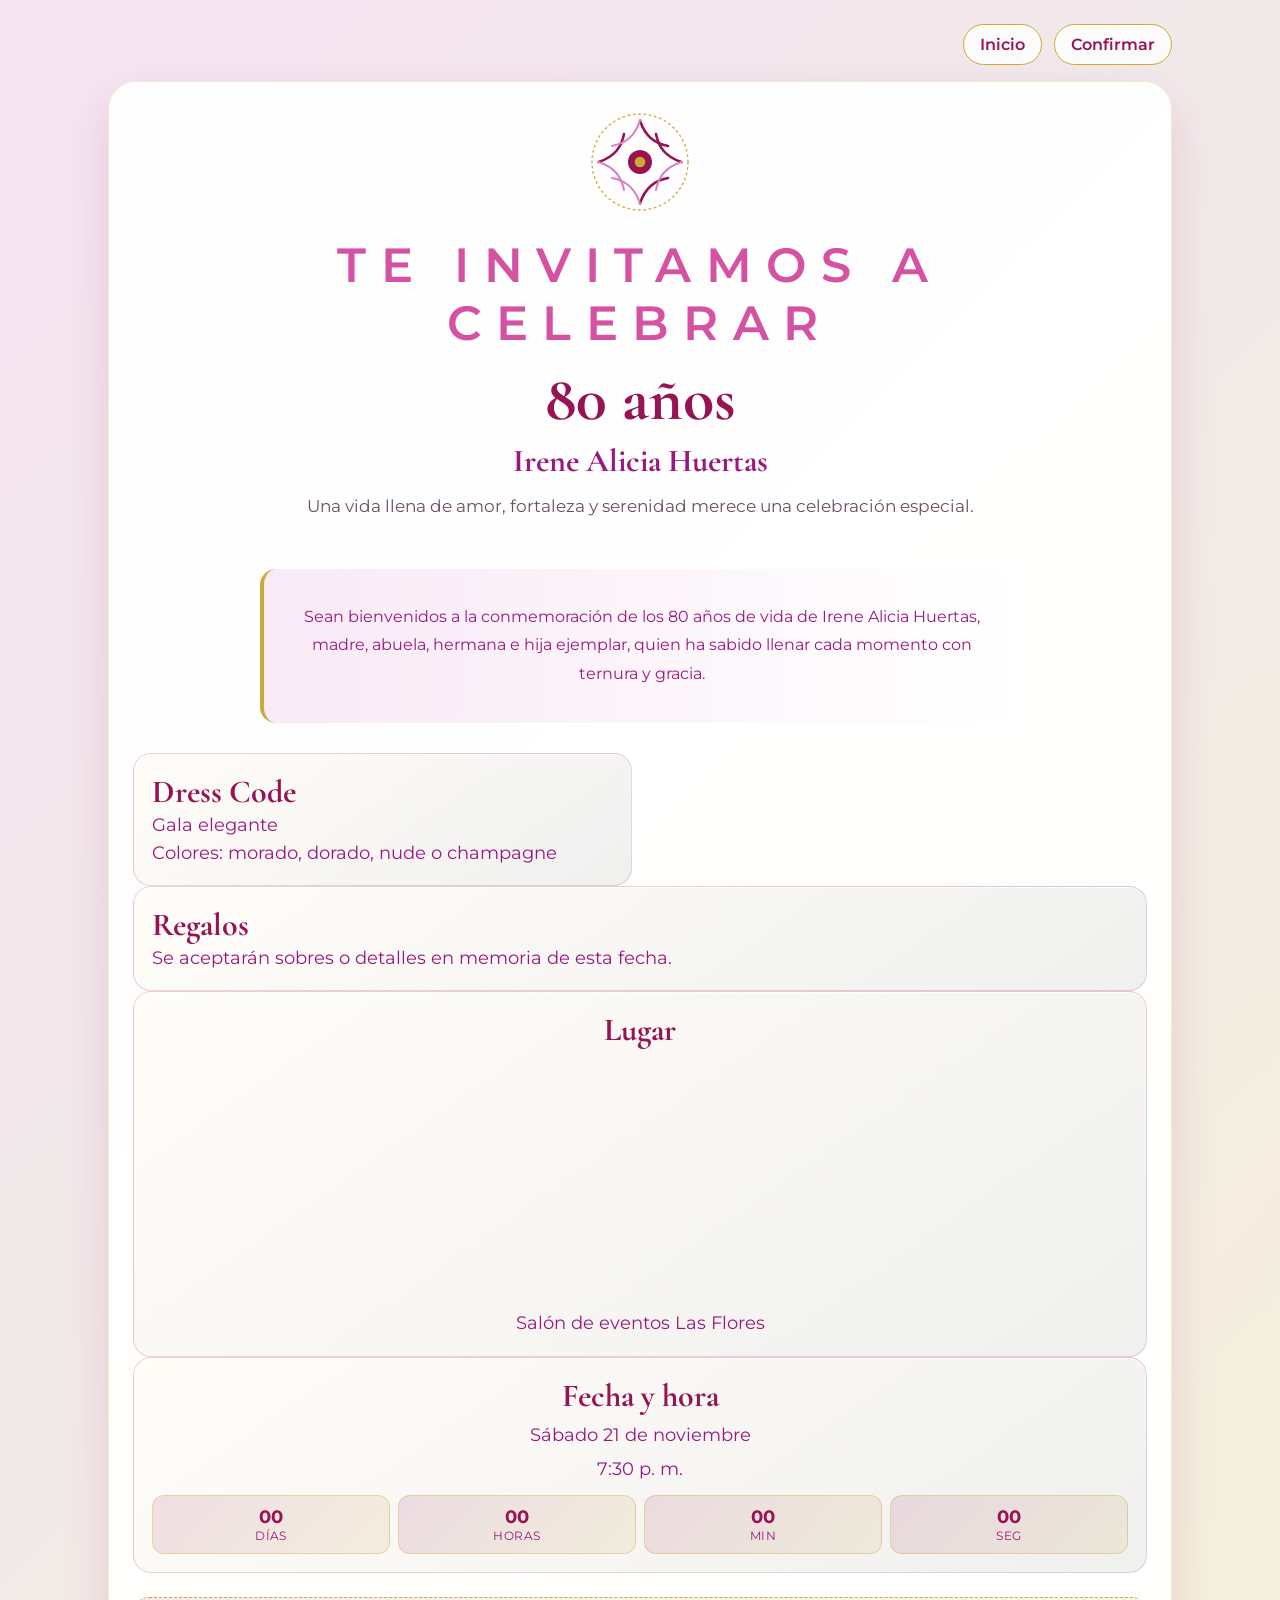
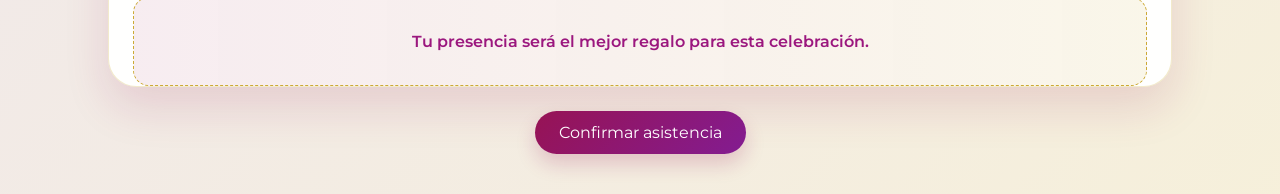
==== invitacion.html @ 7f290fc5 "iniciacion" ====
<!DOCTYPE html>
<html lang="es">
<head>
    <meta charset="UTF-8">
    <meta name="viewport" content="width=device-width, initial-scale=1.0">
    <link rel="preconnect" href="https://fonts.googleapis.com">
    <link rel="preconnect" href="https://fonts.gstatic.com" crossorigin>
    <link href="https://fonts.googleapis.com/css2?family=Cormorant+Garamond:wght@500;600;700&family=Montserrat:wght@400;500;600&display=swap" rel="stylesheet">
    <link rel="stylesheet" href="style.css">
    <title>Invitación de 80 años</title>
</head>
<body>
    <div class="page">
        <header class="topbar">
            <a href="index.html">Inicio</a>
            <a href="#confirmar">Confirmar</a>
        </header>

        <main class="card">
            <section class="hero">
                <img src="img/ornamento.svg" alt="Adorno floral" class="ornament">
                <p class="eyebrow">Te invitamos a celebrar</p>
                <h1>80 años</h1>
                <h2>Irene Alicia Huertas</h2>
                <p class="intro">Una vida llena de amor, fortaleza y serenidad merece una celebración especial.</p>
            </section>

            <section class="message">
                <p>Sean bienvenidos a la conmemoración de los 80 años de vida de Irene Alicia Huertas, madre, abuela, hermana e hija ejemplar, quien ha sabido llenar cada momento con ternura y gracia.</p>
            </section>

            <section class="details" id="detalle">
                <article class="detail">
                    <h3>Dress Code</h3>
                    <p>Gala elegante</p>
                    <p>Colores: morado, dorado, nude o champagne</p>
                </article>
            </section>
                <article class="detail">
                    <h3>Regalos</h3>
                    <p>Se aceptarán sobres o detalles en memoria de esta fecha.</p>
                </article>
                <article class="detail detail-map">
                    <h3>Lugar</h3>
                    <iframe src="https://www.google.com/maps/embed?pb=!1m18!1m12!1m3!1d3988.9072586886!2d-77.28365322562111!3d1.2244560987638682!2m3!1f0!2f0!3f0!3m2!1i1024!2i768!4f13.1!3m3!1m2!1s0x8e2ed5c00725c07d%3A0xd58680cc36caa18b!2sHotel%20V1501!5e0!3m2!1sen!2sco!4v1785362367055!5m2!1sen!2sco" allowfullscreen="" loading="lazy" referrerpolicy="strict-origin-when-cross-origin"></iframe>
                    <p id="salon">Salón de eventos Las Flores</p>
                </article>
                <article class="detail">
                    <div class="date-time" id="date-time">
                    <h3>Fecha y hora</h3>
                    <p>Sábado 21 de noviembre</p>
                    <p>7:30 p. m.</p>
                    </div>
                    <div class="countdown" id="countdown" data-date="2026-11-21T17:30:00">
                        <div class="countdown-box"><span id="days">00</span><small>Días</small></div>
                        <div class="countdown-box"><span id="hours">00</span><small>Horas</small></div>
                        <div class="countdown-box"><span id="minutes">00</span><small>Min</small></div>
                        <div class="countdown-box"><span id="seconds">00</span><small>Seg</small></div>
                    </div>
                </article>
                
            <section class="note">
                <p>Tu presencia será el mejor regalo para esta celebración.</p>
            </section>
        </main>

        <footer class="footer" id="confirmar">
            <a href="https://docs.google.com/forms/d/e/1FAIpQLSe-yNmUxxN8KIyeK5jk-K1m2k5gbnZJzVHjjDzW3_a4YZNvNw/viewform?usp=publish-editor" target="_blank">Confirmar asistencia</a>
        </footer>
    </div>

    <script src="script.js"></script>
</body>
</html>
---- style.css ----
:root {
    --primary: rgb(151, 19, 84);
    --secondary: rgb(131, 28, 145);
    --accent: rgb(213, 82, 163);
    --gold: rgb(204, 170, 53);
    --cream: rgb(241, 233, 233);
    --ink: rgb(155, 23, 126);
    --line: rgba(151, 19, 84, 0.18);
    --blue_main: rgb(21, 23, 61);
    --text_black: rgb(2, 2, 2);
}

* {
    box-sizing: border-box;
}

body {
    margin: 0;
    min-height: 100vh;
    font-family: 'Montserrat', sans-serif;
    color: var(--ink);
    background: linear-gradient(135deg, rgba(215, 130, 198, 0.22) 0%, var(--cream) 45%, rgba(204, 170, 53, 0.18) 100%);
}

.page {
    max-width: 1100px;
    margin: 0 auto;
    padding: 24px 18px 40px;
}

/* Envelope landing styles */
.envelope-wrap {
    display: flex;
    justify-content: center;
    padding: 60px 0;
}


.envelope {
    width: 90%;
    max-width: 100%;
    height: calc(90vh - 80px);
    max-height: 920px;
    background: transparent;
    position: relative;
    box-shadow: 0 30px 60px rgba(74,22,50,0.12);
    overflow: hidden;
    cursor: pointer;
    perspective: 1400px;
    border-radius: 12px;
}

.envelope .door {
    position: absolute;
    top: 0;
    bottom: 0;
    width: 50%;
    background: var(--blue_main);
    transition: transform 1200ms cubic-bezier(.2,.9,.3,1), box-shadow 900ms ease;
    backface-visibility: hidden;
    box-shadow: inset 0 -18px 40px rgba(0,0,0,0.12);
}

/* Make doors triangular to mimic envelope flaps and add subtle fold shading */
.envelope .door-left {
    left: 0;
    transform-origin: left center;
    clip-path: polygon(0% 0%, 200% 100%, 0% 100%);
    z-index: 4;
}
.envelope .door-left::before {
    content: '';
    position: absolute;
    right: 0;
    top: 0;
    bottom: 0;
    width: 10%;
    background: linear-gradient(90deg, rgba(0,0,0,0.14), rgba(0,0,0,0.02));
    pointer-events: none;
}
.envelope .door-right {
    right: 0;
    left: auto;
    transform-origin: right center;
    clip-path: polygon(100% 0%, -100% 100%, 100% 100%);
    z-index: 4;
}
.envelope .door-right::before {
    content: '';
    position: absolute;
    left: 0;
    top: 0;
    bottom: 0;
    width: 10%;
    background: linear-gradient(270deg, rgba(0,0,0,0.12), rgba(0,0,0,0.02));
    pointer-events: none;
}
.envelope .door-top{
    position: absolute;
    left: 0;
    width: 100%;
    height: 50%;
    background: var(--blue_main);
    transition: transform 1200ms cubic-bezier(.2,.9,.3,1), box-shadow 900ms ease;
    backface-visibility: hidden;
    box-shadow: inset 0 -12px 28px rgba(0,0,0,0.08);

}
.envelope .door-top {
    top: 0px;
    transform-origin: center top;
    /* triangular tip pointing down to 50% (center) so it meets left/right tips */
    clip-path: polygon(0 0, 100% 0, 50% 100%);
    z-index: 3;
}

.envelope .paper {
    position: absolute;
    left: 50%;
    top: 32%;
    transform: translate(-50%, 20%) scale(0.98);
    width: 90%;
    max-width: 680px;
    height: 90%;
    background: var(--primary);
    border-radius: 12px;
    box-shadow: 0 18px 40px rgba(0,0,0,0.12);
    display: flex;
    flex-direction: column;
    gap: 12px;
    align-items: center;
    justify-content: center;
    text-align: center;
    padding: 28px;
    opacity: 0;
    transition: opacity 900ms ease, transform 900ms ease;
    z-index: 2;
}

.envelope.open .door-left { transform: rotateY(-110deg); box-shadow: inset 0 -6px 18px rgba(0,0,0,0.06); }
.envelope.open .door-right { transform: rotateY(110deg); box-shadow: inset 0 -6px 18px rgba(0,0,0,0.06); }
.envelope.open .door-top { transform: rotateX(-88deg) translateY(-100%); box-shadow: inset 0 -6px 12px rgba(0,0,0,0.04); }
.envelope.open .paper { opacity: 1; transform: translate(-50%, -10%) scale(1); }

/* Seal that appears centered over the joined doors */
.seal {
    position: absolute;
    left: 50%;
    top: 50%;
    transform: translate(-50%, -50%);
    width: 150px;
    height: 150px;
    border-radius: 50%;
    background: transparent;
    display: block;
    object-fit: cover;
    z-index: 5;
    box-shadow: 0 6px 18px rgba(0,0,0,0.18), inset 0 -6px 12px rgba(0,0,0,0.06);
    border: 0px solid rgba(255,255,255,0.18);
    transition: transform 800ms ease, opacity 800ms ease;
}

.envelope.open .seal {
    /* move the seal upward and out, shrink and fade it when opening */
    transform: translate(-50%, -220%) scale(0.35) rotate(-20deg);
    opacity: 0;
    pointer-events: none;
}

.paper h2 {
    margin: 0;
    font-size: 4.5rem;
    font-family: 'Cormorant Garamond', serif;
    color: var(--blue_main);
}

.paper p#edad { 
    margin: 0;
    font-size: 3rem;
    line-height: 2;
    font-family: 'Cormorant Garamond', serif;
    color: var(--text_black); }

.paper p#nombre { 
margin: 0;
font-size: 2rem;
font-family: 'Cormorant Garamond', serif;
color: var(--text_black); }

/* Override button inside paper to be compact */
.paper .btn-primary { width: auto; min-width: 160px; padding: 10px 18px; border-radius: 8px; }


.topbar {
    display: flex;
    justify-content: flex-end;
    gap: 12px;
    margin-bottom: 16px;
}

.topbar a {
    text-decoration: none;
    padding: 10px 16px;
    border: 1px solid var(--gold);
    border-radius: 999px;
    color: var(--primary);
    font-weight: 600;
    background: rgba(255, 255, 255, 0.82);
}

.card {
    background: rgba(255, 255, 255, 0.96);
    border: 1px solid rgba(204, 170, 53, 0.25);
    border-radius: 28px;
    box-shadow: 0 20px 45px rgba(151, 19, 84, 0.14);
    overflow: hidden;
    padding: 0px 24px 0px;
}

.hero {
    text-align: center;
    padding: 20px 0 30px;
}

.ornament {
    width: 120px;
    margin-bottom: 10px;
}

.eyebrow {
    margin: 0;
    letter-spacing: 0.3em;
    text-transform: uppercase;
    color: var(--accent);
    font-size: 3rem;
    font-weight: 600;
}

h1 {
    margin: 8px 0 4px;
    font-family: 'Cormorant Garamond', serif;
    font-size: clamp(2.8rem, 5vw, 4.4rem);
    color: var(--primary);
}

h2 {
    margin: 0 0 12px;
    font-family: 'Cormorant Garamond', serif;
    font-size: clamp(1.4rem, 3vw, 2rem);
    color: var(--ink);
}

.intro {
    max-width: 720px;
    margin: 0 auto;
    font-size: 1.05rem;
    line-height: 1.7;
    color: #6b4f63;
}

.message {
    max-width: 760px;
    margin: 18px auto 30px;
    padding: 18px 22px;
    border-left: 4px solid var(--gold);
    border-radius: 16px;
    background: linear-gradient(90deg, rgba(215, 130, 198, 0.16), rgba(255, 255, 255, 0.9));
    line-height: 1.8;
    text-align: center;
}

.details {
    display: grid;
    grid-template-columns: repeat(2, minmax(220px, 1fr));
    gap: 16px;
}

.detail {
    padding: 18px;
    border: 1px solid var(--line);
    border-radius: 18px;
    background: linear-gradient(145deg, #fffdf8, rgba(0, 0, 0, 0.06));
    box-shadow: inset 0 1px 0 rgba(255, 255, 255, 0.7);
}

.detail #date-time{
    display: flex;
    flex-direction: column;
    gap: 6px;
}

.detail-map {
    display: flex;
    flex-direction: column;
    gap: 10px;
}

.detail-map iframe {
    width: 100%;
    min-height: 240px;
    border-radius: 12px;
    border: 0;
}

.detail h3 {
    margin:auto;
    font-family: 'Cormorant Garamond', serif;
    font-size: 2rem;
    color: var(--primary);
}

.detail p {
    margin: auto;
    line-height: 1.6;
    font-size: 1.1rem;
}

.countdown {
    display: grid;
    grid-template-columns: repeat(4, minmax(0, 1fr));
    gap: 8px;
    margin-top: 12px;
}

.countdown-box {
    background: linear-gradient(135deg, rgba(151, 19, 84, 0.12), rgba(204, 170, 53, 0.12));
    border: 1px solid rgba(204, 170, 53, 0.35);
    border-radius: 12px;
    padding: 10px 6px;
    text-align: center;
}

.countdown-box span {
    display: block;
    font-size: 1.1rem;
    font-weight: 700;
    color: var(--primary);
}

.countdown-box small {
    display: block;
    margin-top: 2px;
    font-size: 0.72rem;
    color: var(--ink);
    letter-spacing: 0.04em;
    text-transform: uppercase;
}

.note {
    margin-top: 24px;
    padding: 18px;
    text-align: center;
    border: 1px dashed var(--gold);
    border-radius: 16px;
    background: linear-gradient(90deg, rgba(151, 19, 84, 0.08), rgba(204, 170, 53, 0.1));
    font-weight: 600;
    color: var(--ink);
}

.footer {
    margin-top: 24px;
    text-align: center;
}

.footer a {
    display: inline-block;
    text-decoration: none;
    padding: 12px 24px;
    border-radius: 999px;
    color: white;
    background: linear-gradient(135deg, var(--primary), var(--secondary));
    box-shadow: 0 10px 20px rgba(151, 19, 84, 0.2);
}

.welcome-actions {
    display: flex;
    justify-content: center;
    flex-wrap: wrap;
    gap: 12px;
    margin: 24px auto 0;
    max-width: 760px;
    width: 100%;
}

.btn-primary{
    display: inline-flex;
    justify-content: center;
    align-items: center;
    width: 100%;
    min-height: 56px;
    text-decoration: none;
    padding: 0 24px;
    border-radius: 999px;
    font-weight: 600;
    transition: transform 0.2s ease, box-shadow 0.2s ease;
}

.btn-primary {
    color: white;
    background: linear-gradient(135deg, var(--primary), var(--accent));
    box-shadow: 0 10px 20px rgba(151, 19, 84, 0.16);
}

.btn-secondary {
    color: var(--primary);
    background: rgba(255, 255, 255, 0.9);
    border: 1px solid rgba(204, 170, 53, 0.35);
}

.btn-primary:hover,
.btn-secondary:hover {
    transform: translateY(-2px);
}

@media (max-width: 700px) {
    .topbar {
        justify-content: center;
    }

    .details {
        grid-template-columns: 1fr;
    }
}
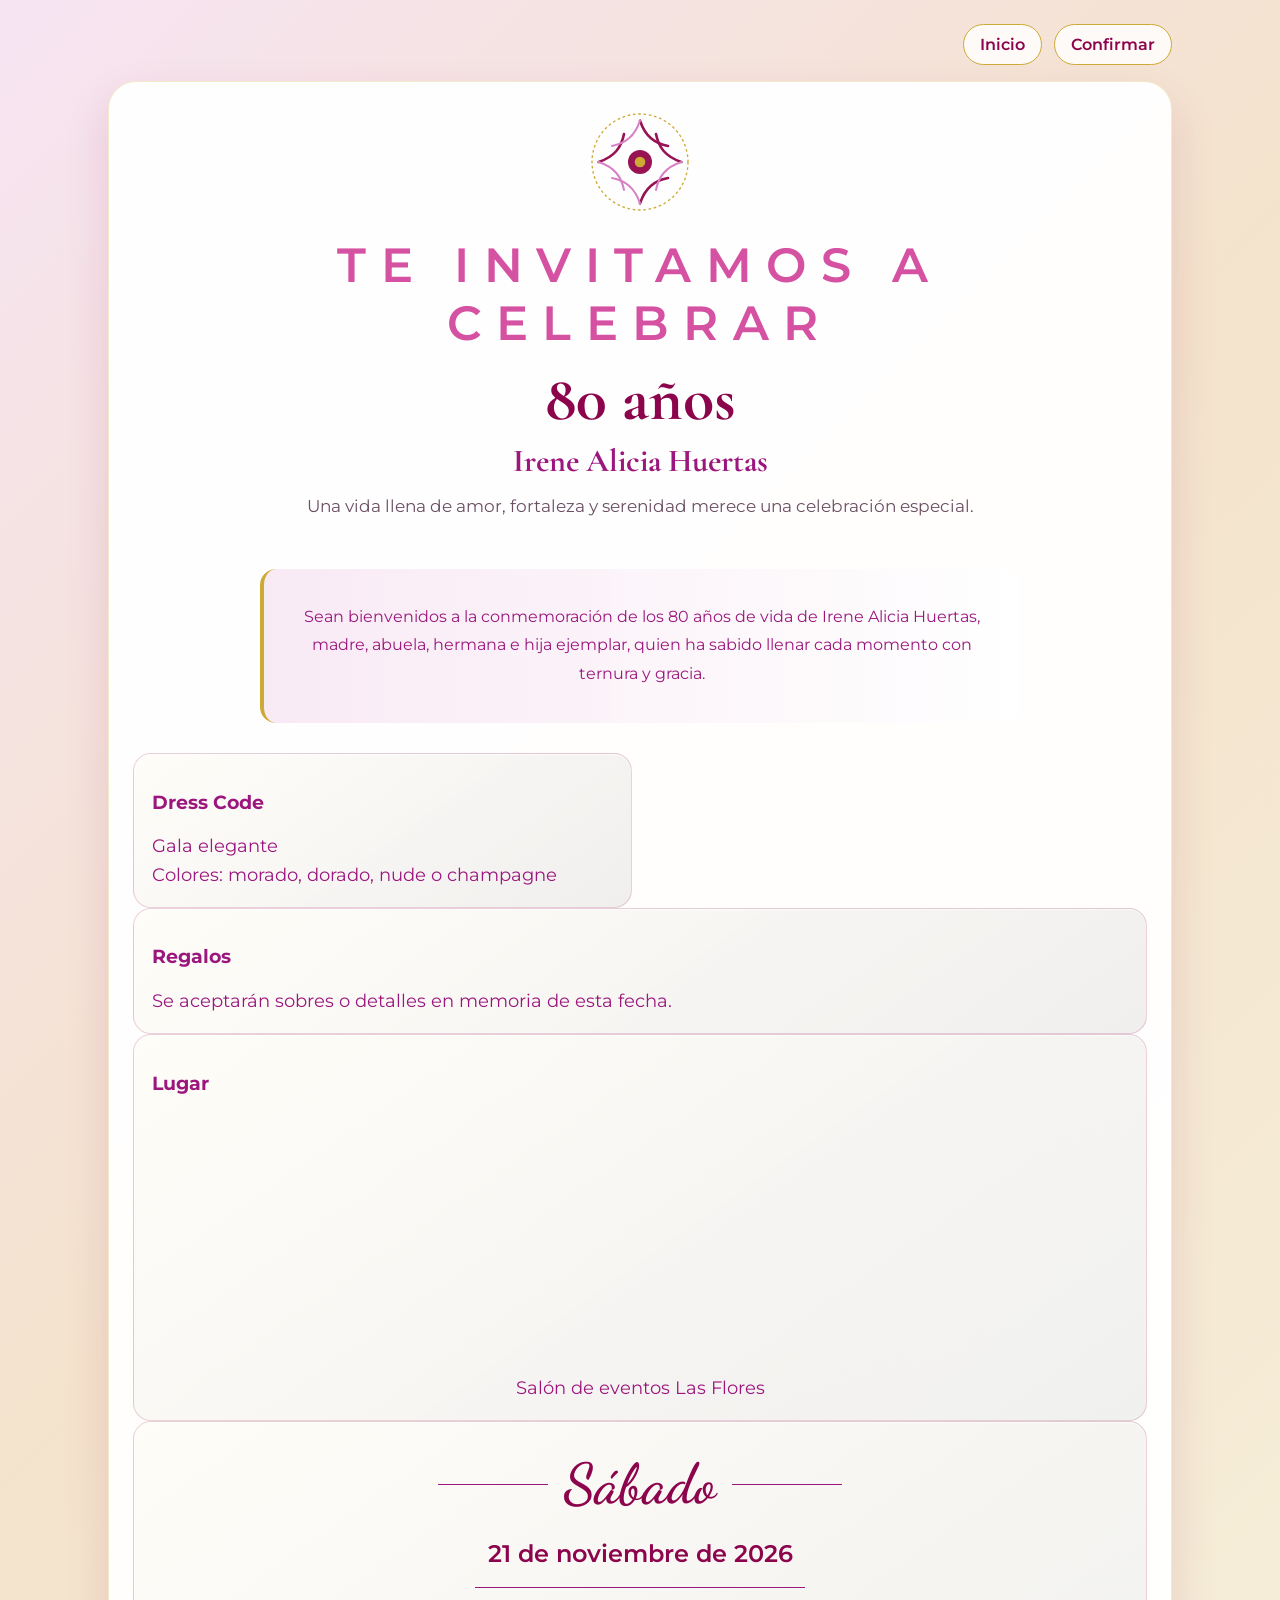
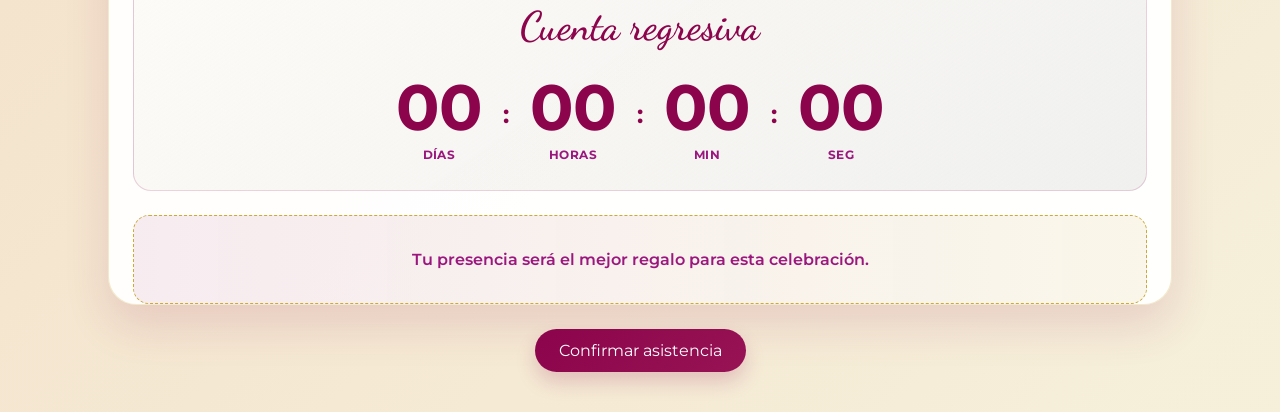
==== commit 2f2d2369: "cambios en el div fecha y hora aun falta el responsive de esos atributos nuevos" ====
--- a/invitacion.html
+++ b/invitacion.html
@@ -6,6 +6,7 @@
     <link rel="preconnect" href="https://fonts.googleapis.com">
     <link rel="preconnect" href="https://fonts.gstatic.com" crossorigin>
     <link href="https://fonts.googleapis.com/css2?family=Cormorant+Garamond:wght@500;600;700&family=Montserrat:wght@400;500;600&display=swap" rel="stylesheet">
+    <link href="https://fonts.googleapis.com/css2?family=Dancing+Script:wght@400..700&family=Goudy+Bookletter+1911&family=Playfair+Display:ital,wght@0,400..900;1,400..900&display=swap" rel="stylesheet">
     <link rel="stylesheet" href="style.css">
     <title>Invitación de 80 años</title>
 </head>
@@ -47,14 +48,17 @@
                 </article>
                 <article class="detail">
                     <div class="date-time" id="date-time">
-                    <h3>Fecha y hora</h3>
-                    <p>Sábado 21 de noviembre</p>
-                    <p>7:30 p. m.</p>
+                    <p id="fecha-cumple-dia">Sábado </p>
+                    <p id="fecha-cumple">21 de noviembre de 2026</p>
+                    <p id="cuenta_reg">Cuenta regresiva</p>
                     </div>
-                    <div class="countdown" id="countdown" data-date="2026-11-21T17:30:00">
+                    <div class="countdown" id="countdown" data-date="2026-11-21T19:30:00">
                         <div class="countdown-box"><span id="days">00</span><small>Días</small></div>
+                        <p>:</p>
                         <div class="countdown-box"><span id="hours">00</span><small>Horas</small></div>
+                        <p>:</p>
                         <div class="countdown-box"><span id="minutes">00</span><small>Min</small></div>
+                        <p>:</p>
                         <div class="countdown-box"><span id="seconds">00</span><small>Seg</small></div>
                     </div>
                 </article>
--- a/style.css
+++ b/style.css
@@ -1,13 +1,14 @@
 :root {
-    --primary: rgb(151, 19, 84);
-    --secondary: rgb(131, 28, 145);
+    --primary: rgb(140, 4, 76);
+    --secondary: rgb(151, 19, 84);
     --accent: rgb(213, 82, 163);
     --gold: rgb(204, 170, 53);
-    --cream: rgb(241, 233, 233);
+    --cream: rgb(244, 227, 204);
     --ink: rgb(155, 23, 126);
     --line: rgba(151, 19, 84, 0.18);
     --blue_main: rgb(21, 23, 61);
     --text_black: rgb(2, 2, 2);
+    --text_white: rgb(255, 255, 255);
 }
 
 * {
@@ -26,6 +27,19 @@
     max-width: 1100px;
     margin: 0 auto;
     padding: 24px 18px 40px;
+    position: relative;
+}
+
+.envelope .corner-flower {
+    position: absolute;
+    top: clamp(-55px, -6vw, -24px);
+    left: clamp(-80px, -6vw, -24px);
+    width: clamp(180px, 28.5vw, 410px);
+    max-width: none;
+    height: auto;
+    z-index: 5;
+    pointer-events: none;
+    transition: transform 1200ms cubic-bezier(.2,.9,.3,1), opacity 900ms ease, visibility 900ms ease;
 }
 
 /* Envelope landing styles */
@@ -44,7 +58,7 @@
     background: transparent;
     position: relative;
     box-shadow: 0 30px 60px rgba(74,22,50,0.12);
-    overflow: hidden;
+    overflow: visible;
     cursor: pointer;
     perspective: 1400px;
     border-radius: 12px;
@@ -56,7 +70,7 @@
     bottom: 0;
     width: 50%;
     background: var(--blue_main);
-    transition: transform 1200ms cubic-bezier(.2,.9,.3,1), box-shadow 900ms ease;
+    transition: transform 1200ms cubic-bezier(.2,.9,.3,1), opacity 700ms ease, visibility 700ms ease, box-shadow 900ms ease;
     backface-visibility: hidden;
     box-shadow: inset 0 -18px 40px rgba(0,0,0,0.12);
 }
@@ -117,7 +131,7 @@
 .envelope .paper {
     position: absolute;
     left: 50%;
-    top: 32%;
+    top: 10%;
     transform: translate(-50%, 20%) scale(0.98);
     width: 90%;
     max-width: 680px;
@@ -137,10 +151,77 @@
     z-index: 2;
 }
 
+.paper-border {
+    position: absolute;
+    inset: -10px;
+    width: calc(100% + 20px);
+    height: calc(100% + 20px);
+    color: var(--cream);
+    fill: none;
+    stroke: var(--cream);
+    stroke-width: 3;
+    stroke-linecap: butt;
+    stroke-linejoin: round;
+    opacity: 0.95;
+    pointer-events: none;
+    z-index: 0;
+}
+
+.paper-border .paper-line {
+    stroke-width: 3;
+}
+
+.paper-border .paper-star {
+    stroke-width: 3;
+    stroke-linejoin: round;
+}
+
+.paper-title-decoration,
+.paper-age-decoration {
+    position: absolute;
+    left: 50%;
+    transform: translateX(-50%);
+    fill: none;
+    stroke: var(--cream);
+    stroke-linecap: round;
+    stroke-linejoin: round;
+    pointer-events: none;
+    z-index: 1;
+}
+
+.paper-title-decoration {
+    top: 7%;
+    width: 50%;
+    height: 28px;
+    stroke-width: 3;
+}
+
+.paper-age-decoration {
+    top: 42%;
+    width: 30%;
+    height: 20px;
+    stroke-width: 2;
+}
+
 .envelope.open .door-left { transform: rotateY(-110deg); box-shadow: inset 0 -6px 18px rgba(0,0,0,0.06); }
 .envelope.open .door-right { transform: rotateY(110deg); box-shadow: inset 0 -6px 18px rgba(0,0,0,0.06); }
-.envelope.open .door-top { transform: rotateX(-88deg) translateY(-100%); box-shadow: inset 0 -6px 12px rgba(0,0,0,0.04); }
-.envelope.open .paper { opacity: 1; transform: translate(-50%, -10%) scale(1); }
+.envelope.open .door-left,
+.envelope.open .door-right,
+.envelope.open .door-top {
+    opacity: 0;
+    visibility: hidden;
+    pointer-events: none;
+}
+.envelope.open .door-top {
+    transform: rotateX(-100deg) translateY(-115%);
+    box-shadow: inset 0 -6px 12px rgba(0,0,0,0.04);
+}
+.envelope.open .corner-flower {
+    transform: translate(-35%, -35%) scale(0.5) rotate(-18deg);
+    opacity: 0;
+    visibility: hidden;
+}
+.envelope.open .paper { opacity: 1; transform: translate(-50%, -5%) scale(1); }
 
 /* Seal that appears centered over the joined doors */
 .seal {
@@ -164,32 +245,82 @@
     /* move the seal upward and out, shrink and fade it when opening */
     transform: translate(-50%, -220%) scale(0.35) rotate(-20deg);
     opacity: 0;
+    visibility: hidden;
     pointer-events: none;
 }
 
 .paper h2 {
     margin: 0;
     font-size: 4.5rem;
-    font-family: 'Cormorant Garamond', serif;
-    color: var(--blue_main);
+    font-family: 'Playfair Display', serif;
+    font-weight: 200;
+    color: var(--cream);
 }
 
 .paper p#edad { 
     margin: 0;
-    font-size: 3rem;
-    line-height: 2;
-    font-family: 'Cormorant Garamond', serif;
-    color: var(--text_black); }
+    font-size: 40px;
+    font-family: 'Dancing Script', cursive;
+    font-weight: 700;
+    color: var(--gold); }
 
 .paper p#nombre { 
 margin: 0;
-font-size: 2rem;
+font-size: 3rem;
 font-family: 'Cormorant Garamond', serif;
-color: var(--text_black); }
+color: var(--cream); }
+
+#welcome_text {
+    margin: 0;
+    max-width: 82%;
+    font-family: 'Cormorant Garamond', serif;
+    font-size: 1rem;
+    line-height: 1.15;
+    color: var(--cream);
+    text-align: center;
+}
 
 /* Override button inside paper to be compact */
-.paper .btn-primary { width: auto; min-width: 160px; padding: 10px 18px; border-radius: 8px; }
-
+.paper .btn-primary { 
+    display: inline-flex;
+    justify-content: center;
+    align-items: center;
+
+    width: auto;
+    min-width: 160px;
+    padding: 0px 70px;
+
+    border:2px solid var(--cream);
+    border-radius: 8px;
+
+    font-size: 25px;
+    font-family: "Goudy Bookletter 1911", serif;
+    font-weight: 400;
+
+    line-height: 0.1;
+
+    color: white;
+    text-decoration: none;
+
+    background: var(--secondary);
+
+    /* background: linear-gradient(
+        180deg,
+        var(--primary),
+        var(--accent)
+    ); */
+
+    box-shadow: 0 10px 20px rgba(151, 19, 84, 0.16);
+
+    transition:
+        transform 0.2s ease,
+        box-shadow 0.2s ease;
+}
+
+.paper .btn-primary p {
+    font-family: 'Dancing Script', cursive;
+    font-size: 40px;
+}
 
 .topbar {
     display: flex;
@@ -215,6 +346,10 @@
     box-shadow: 0 20px 45px rgba(151, 19, 84, 0.14);
     overflow: hidden;
     padding: 0px 24px 0px;
+}
+
+.welcome-card {
+    overflow: visible;
 }
 
 .hero {
@@ -302,37 +437,80 @@
     border: 0;
 }
 
-.detail h3 {
-    margin:auto;
-    font-family: 'Cormorant Garamond', serif;
-    font-size: 2rem;
-    color: var(--primary);
-}
-
 .detail p {
     margin: auto;
     line-height: 1.6;
     font-size: 1.1rem;
 }
 
+.detail #fecha-cumple-dia {
+    display: flex;
+    align-items: center;
+    justify-content: center;
+    gap: 16px;
+    font-family: 'Dancing Script', cursive;
+    font-size: 3.5rem;
+    font-weight: 600;
+    color: var(--primary);
+}
+
+.detail #fecha-cumple-dia::before,
+.detail #fecha-cumple-dia::after {
+    content: '';
+    width: clamp(36px, 12vw, 110px);
+    height: 1px;
+    background: var(--ink);
+    flex: 0 1 110px;
+}
+
+.detail #fecha-cumple {
+    position: relative;
+    display: inline-block;
+    padding-bottom: 14px;
+    font-size: 1.5rem;
+    font-weight: 600;
+    color: var(--primary);
+}
+
+.detail #fecha-cumple::after {
+    content: '';
+    position: absolute;
+    left: -4%;
+    right: -4%;
+    bottom: 0;
+    height: 1px;
+    background: var(--ink);
+}
+
+.detail .date-time #cuenta_reg {
+    font-family: 'Dancing Script', cursive;
+    font-size: 2.5rem;
+    font-weight: 600;
+    color: var(--primary);
+}
+
 .countdown {
     display: grid;
-    grid-template-columns: repeat(4, minmax(0, 1fr));
-    gap: 8px;
-    margin-top: 12px;
+    grid-template-columns: repeat(7, max-content);
+    gap: 15px;
+    align-items: center;
+    justify-content: center;
+}
+
+.countdown p {
+    font-size: 1.5rem;
+    font-weight: 700;
+    color: var(--primary);
 }
 
 .countdown-box {
-    background: linear-gradient(135deg, rgba(151, 19, 84, 0.12), rgba(204, 170, 53, 0.12));
-    border: 1px solid rgba(204, 170, 53, 0.35);
-    border-radius: 12px;
     padding: 10px 6px;
     text-align: center;
 }
 
 .countdown-box span {
     display: block;
-    font-size: 1.1rem;
+    font-size: 4rem;
     font-weight: 700;
     color: var(--primary);
 }
@@ -344,6 +522,7 @@
     color: var(--ink);
     letter-spacing: 0.04em;
     text-transform: uppercase;
+    font-weight: 700;
 }
 
 .note {
@@ -382,25 +561,6 @@
     width: 100%;
 }
 
-.btn-primary{
-    display: inline-flex;
-    justify-content: center;
-    align-items: center;
-    width: 100%;
-    min-height: 56px;
-    text-decoration: none;
-    padding: 0 24px;
-    border-radius: 999px;
-    font-weight: 600;
-    transition: transform 0.2s ease, box-shadow 0.2s ease;
-}
-
-.btn-primary {
-    color: white;
-    background: linear-gradient(135deg, var(--primary), var(--accent));
-    box-shadow: 0 10px 20px rgba(151, 19, 84, 0.16);
-}
-
 .btn-secondary {
     color: var(--primary);
     background: rgba(255, 255, 255, 0.9);
@@ -412,6 +572,421 @@
     transform: translateY(-2px);
 }
 
+.instructions{
+    width: 100%;
+    z-index: 4;
+    position: absolute;
+    top: 65%;
+    left: 50%;
+    transform: translate(-50%, -50%);
+    font-size: 2rem;
+    font-family: "Dancing Script", cursive;
+    line-height: 1.15;
+    color: var(--text_white);
+    text-align: center;
+    text-shadow: 0 2px 0 var(--text_black), 0 4px 9px rgba(21, 23, 61, 0.32);
+    transition: opacity 700ms ease, transform 700ms ease, visibility 700ms ease;
+}
+
+.instructions::before,
+.instructions::after {
+    content: '';
+    position: absolute;
+    top: 50%;
+    width: 18%;
+    height: 1px;
+    background: linear-gradient(90deg, transparent, var(--gold));
+    opacity: 0.85;
+}
+
+.instructions::before {
+    right: 100%;
+    transform: translateY(-50%);
+}
+
+.instructions::after {
+    left: 100%;
+    transform: translateY(-50%) rotate(180deg);
+}
+
+.envelope.open .instructions {
+    opacity: 0;
+    visibility: hidden;
+    pointer-events: none;
+    transform: translate(-50%, -70%) scale(0.85);
+}
+
+/* Dispositivo: teléfono / móvil vertical (ej. 440 x 956 px) */
+@media (max-width: 440px) and (min-height: 860px) and (max-height: 1100px) {
+    .page {
+        padding: 16px 12px 28px;
+    }
+
+    .envelope-wrap {
+        padding: 24px 0;
+    }
+
+    .envelope {
+        width: 100%;
+        height: 88vh;
+        min-height: 480px;
+        max-height: 850px;
+    }
+
+    .envelope .paper {
+        width: 90%;
+        height: 90%;
+        top: 20%;
+        padding: 22px 18px;
+        gap: 7%;
+    }
+
+    .paper-border {
+        inset: -4px;
+        width: calc(100% + 8px);
+        height: calc(100% + 14px);
+        stroke-width: 2.5;
+        flex-shrink: 0;
+    }
+
+    .paper-title-decoration {
+        top: 10%;
+        width: 72%;
+    }
+
+    .paper-age-decoration {
+        top: 36%;
+        width: 40%;
+    }
+
+    .seal {
+        width: 110px;
+        height: 110px;
+        top: 52%;
+    }
+
+    .paper h2 {
+        font-size: 3.3rem;
+    }
+
+    .paper p#edad {
+        font-size: 3rem;
+    }
+
+    .paper p#nombre {
+        font-size: 3rem;
+    }
+
+    #welcome_text {
+        max-width: 88%;
+        font-size: 1.25rem;
+        line-height: 1.1;
+    }
+
+    .paper .btn-primary {
+        min-height: 48px;
+        font-size: .95rem;
+    }
+
+    .card {
+        padding: 12px 14px;
+    }
+
+    .hero {
+        padding: 12px 0 20px;
+    }
+
+    .eyebrow {
+        letter-spacing: .18em;
+        font-size: 1.3rem;
+    }
+
+    h1 {
+        font-size: 2.6rem;
+    }
+
+    .intro {
+        font-size: .95rem;
+    }
+
+    .details {
+        grid-template-columns: 1fr;
+        gap: 12px;
+    }
+
+    .detail h3 {
+        font-size: 1.6rem;
+    }
+
+    .countdown {
+        gap: 6px;
+    }
+
+    .countdown-box {
+        padding: 8px 4px;
+    }
+
+    .countdown-box span {
+        font-size: 1rem;
+    }
+
+    .countdown-box small {
+        font-size: .62rem;
+    }
+
+    .footer {
+        margin-top: 18px;
+    }
+
+    .footer a {
+        width: 100%;
+    }
+
+    .envelope.open .paper {
+    transform: translate(-50%, -15%) scale(1);
+    }
+    .instructions{
+        top: 58%;
+        font-size: 2rem;
+    }
+
+    .envelope .corner-flower {
+    top: clamp(-70px, -3vw, -15px);
+    left: clamp(-70px, -7vw, -24px);
+    width: clamp(250px, 27.5vw, 410px);
+    }
+
+    .envelope.open .door-top {
+        transform: rotateX(-100deg) translateY(-115%);
+        opacity: 0;
+        visibility: hidden;
+    }
+}
+
+/* Dispositivo: tablet vertical (ej. 1024 x 1366 px) */
+@media (min-width: 768px) and (max-width: 1024px) and (min-height: 1200px) and (max-height: 1400px) {
+    .page {
+        padding: 28px 20px 36px;
+    }
+
+    .envelope-wrap {
+        padding: 38px 0;
+    }
+
+    .envelope {
+        width: 94%;
+        height: 95vh;
+        min-height: 640px;
+        max-height: 1200px;
+    }
+
+    .paper {
+        width: 82%;
+        height: 72%;
+        top: 42%;
+        padding: 26px;
+    }
+
+    .paper-border {
+        inset: -8px;
+        width: calc(100% + 16px);
+        height: calc(100% + 16px);
+        stroke-width: 3;
+    }
+
+    .paper-title-decoration {
+        top: 14%;
+        width: 64%;
+    }
+
+    .paper-age-decoration {
+        top: 48%;
+        width: 42%;
+    }
+
+    .seal {
+        width: 132px;
+        height: 132px;
+    }
+
+    .paper h2 {
+        font-size: 3.3rem;
+    }
+
+    .paper p#edad {
+        font-size: 2.5rem;
+    }
+
+    .paper p#nombre {
+        font-size: 2rem;
+    }
+
+    #welcome_text {
+        max-width: 82%;
+        font-size: 1.25rem;
+    }
+
+    .card {
+        padding: 18px 18px 22px;
+    }
+
+    .topbar {
+        margin-bottom: 18px;
+    }
+
+    .detail-map iframe {
+        min-height: 260px;
+    }
+    
+    .envelope.open .paper {
+        transform: translate(-50%, -25%) scale(1);
+    }
+
+    .instructions{
+    top: 55%;
+    transform: translate(-50%, -50%) scale(1);
+    font-size: 4rem;
+    }
+    .envelope .corner-flower {
+    top: clamp(-70px, -4vw, -24px);
+    width: clamp(180px, 40vw, 410px);
+    }
+
+    .envelope.open .door-top {
+        transform: rotateX(-100deg) translateY(-115%);
+        opacity: 0;
+        visibility: hidden;
+    }
+}
+
+/* Dispositivo: pequeño / compacto (ej. 375 x 667 px) */
+@media (max-width: 375px) and (max-height: 667px) {
+    .page {
+        padding: 12px 10px 18px;
+    }
+
+    .envelope-wrap {
+        padding: 16px 0 10px;
+    }
+
+    .envelope {
+        height: 90vh;
+        min-height: 360px;
+    }
+
+    .paper {
+        top: 38%;
+        width: 88%;
+        height: 74%;
+        padding: 18px 14px;
+    }
+
+    .paper-border {
+        inset: -6px;
+        width: calc(100% + 12px);
+        height: calc(100% + 12px);
+        stroke-width: 2.2;
+    }
+
+    .paper-title-decoration {
+        top: 10%;
+        width: 74%;
+    }
+
+    .paper-age-decoration {
+        top: 47%;
+        width: 52%;
+    }
+
+    .seal {
+        width: 96px;
+        height: 96px;
+    }
+
+    .paper h2 {
+        font-size: 2rem;
+    }
+
+    .paper p#edad {
+        font-size: 1.5rem;
+    }
+
+    .paper p#nombre {
+        font-size: 1.2rem;
+    }
+
+    #welcome_text {
+        max-width: 90%;
+        font-size: .95rem;
+        line-height: 1.05;
+    }
+
+    .btn-primary {
+        min-height: 44px;
+        font-size: .9rem;
+    }
+
+    .eyebrow {
+        font-size: 1.1rem;
+    }
+
+    h1 {
+        font-size: 2.2rem;
+    }
+
+    h2 {
+        font-size: 1.5rem;
+    }
+
+    .intro {
+        font-size: .88rem;
+    }
+
+    .detail {
+        padding: 14px 12px;
+    }
+
+    .details {
+        gap: 10px;
+    }
+
+    .countdown {
+        gap: 5px;
+    }
+
+    .countdown-box span {
+        font-size: .9rem;
+    }
+
+    .countdown-box small {
+        font-size: .55rem;
+    }
+
+    .footer a {
+        padding: 10px 18px;
+    }
+
+    .envelope.open .paper {
+    transform: translate(-50%, -5%) scale(1);
+    }
+
+    .instructions{
+    top: 60%;
+    font-size: 1.5rem;
+    }
+    .envelope .corner-flower {
+    left: clamp(-70px, -6vw, -40px);
+    width: clamp(188px, 27.5vw, 410px);
+    }
+
+    .envelope.open .door-top {
+        transform: rotateX(-100deg) translateY(-115%);
+        opacity: 0;
+        visibility: hidden;
+    }
+
+}
+
 @media (max-width: 700px) {
     .topbar {
         justify-content: center;
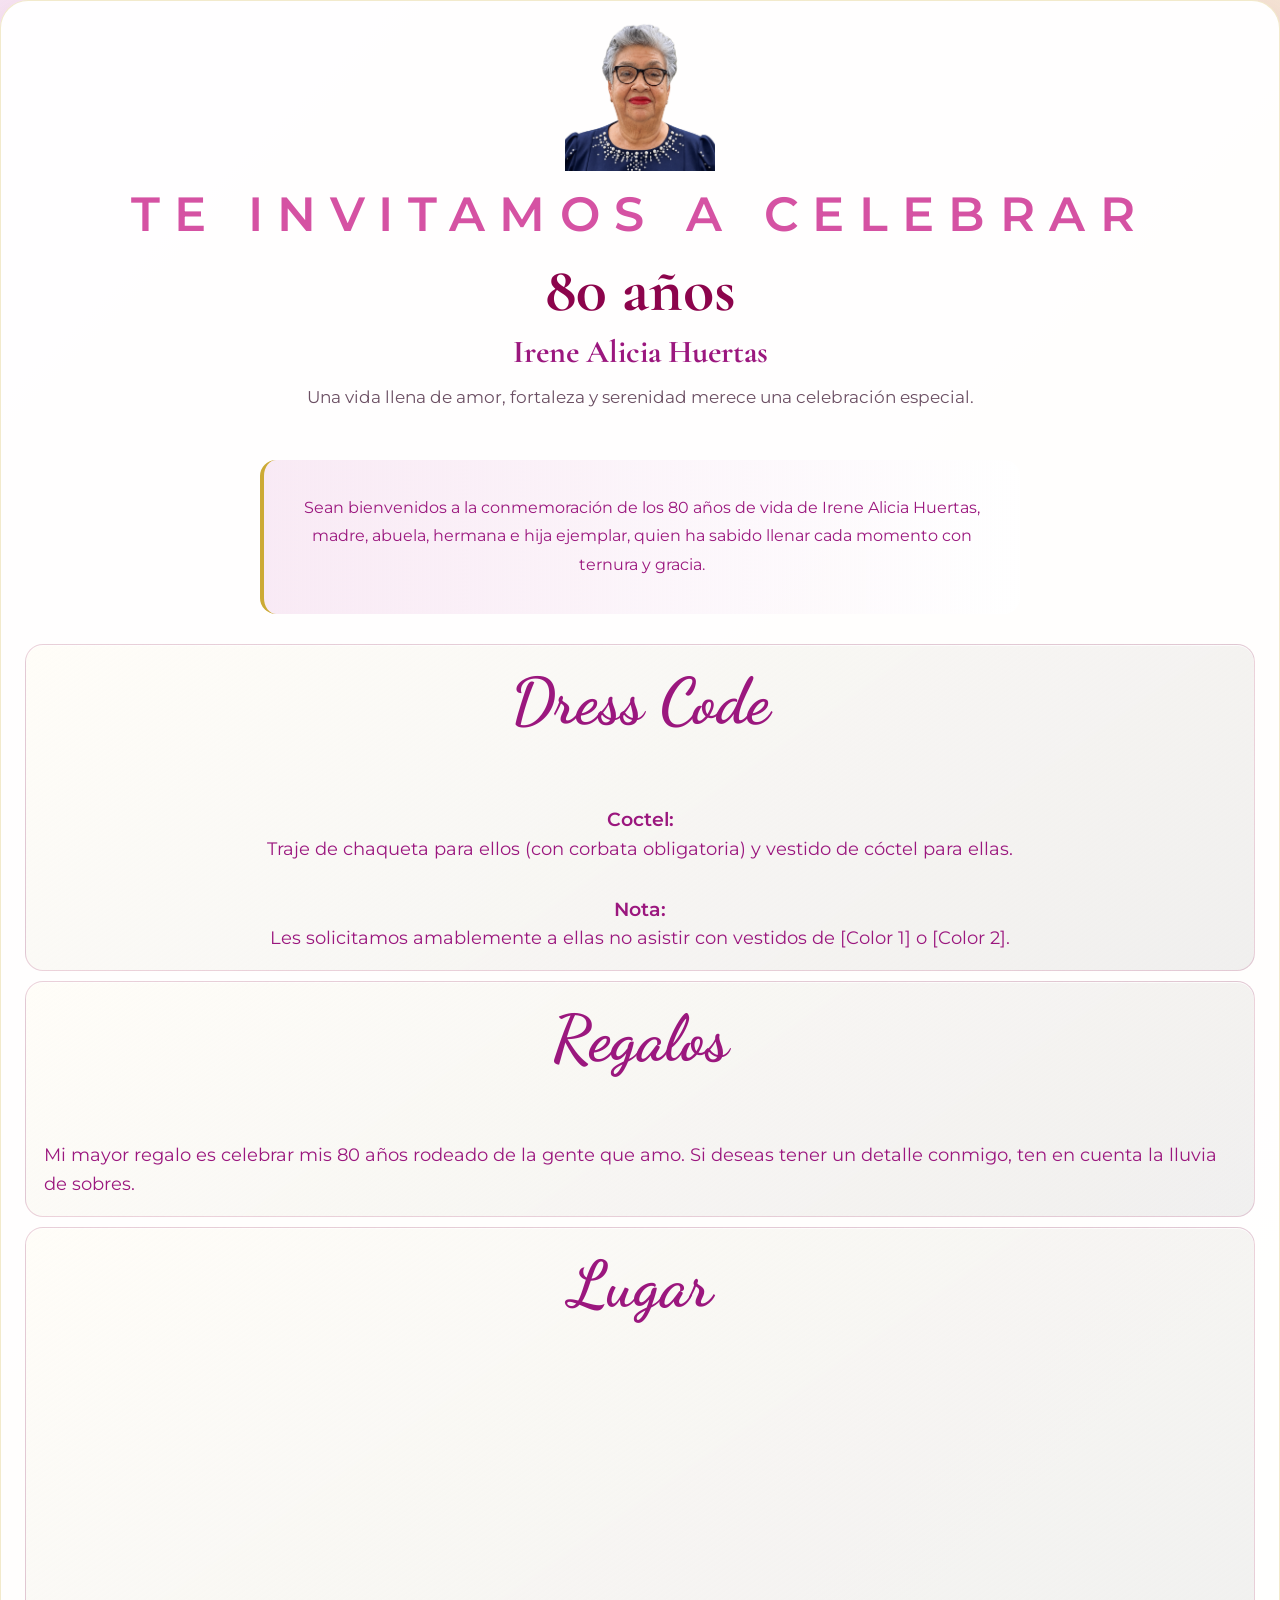
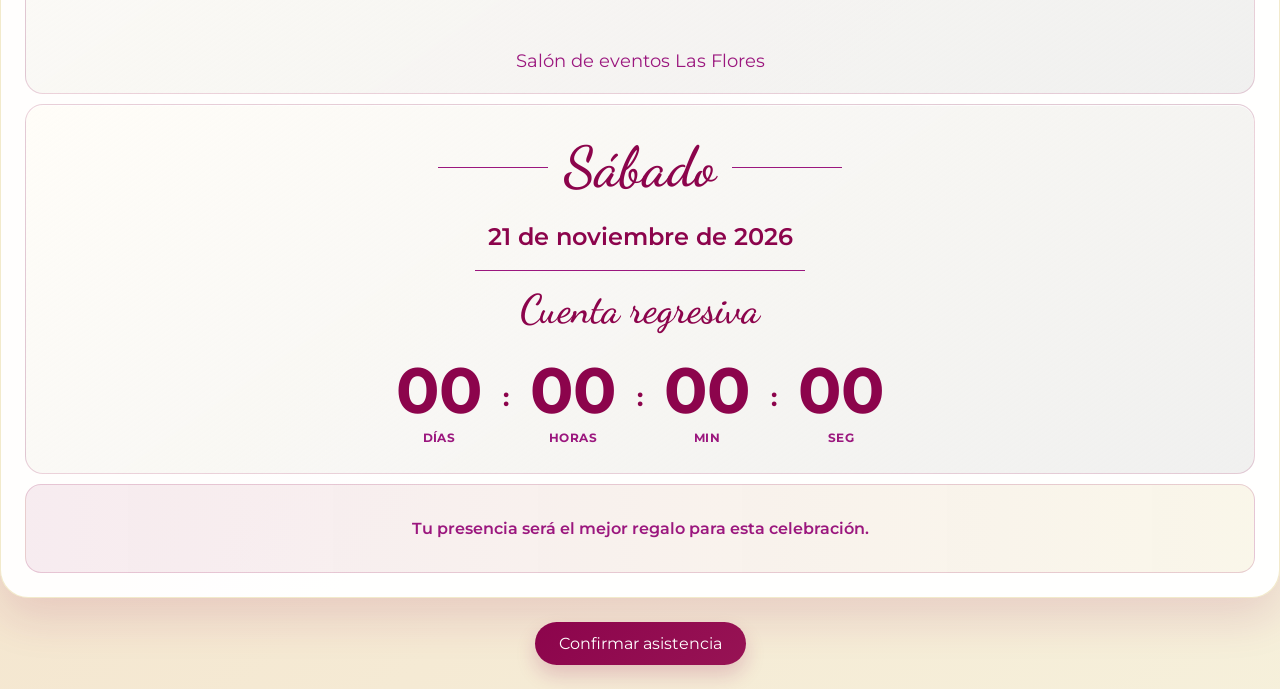
==== commit 6c9c66f2: "arreglos en invitacion arreglo de tamaños y algunos responsive ademas de ciertos margenes y tamaños " ====
--- a/invitacion.html
+++ b/invitacion.html
@@ -11,15 +11,10 @@
     <title>Invitación de 80 años</title>
 </head>
 <body>
-    <div class="page">
-        <header class="topbar">
-            <a href="index.html">Inicio</a>
-            <a href="#confirmar">Confirmar</a>
-        </header>
 
         <main class="card">
             <section class="hero">
-                <img src="img/ornamento.svg" alt="Adorno floral" class="ornament">
+                <img src="img/photo_main.png" alt="Fotografía de Irene Alicia Huertas" class="ornament">
                 <p class="eyebrow">Te invitamos a celebrar</p>
                 <h1>80 años</h1>
                 <h2>Irene Alicia Huertas</h2>
@@ -30,22 +25,26 @@
                 <p>Sean bienvenidos a la conmemoración de los 80 años de vida de Irene Alicia Huertas, madre, abuela, hermana e hija ejemplar, quien ha sabido llenar cada momento con ternura y gracia.</p>
             </section>
 
-            <section class="details" id="detalle">
                 <article class="detail">
                     <h3>Dress Code</h3>
-                    <p>Gala elegante</p>
-                    <p>Colores: morado, dorado, nude o champagne</p>
+                    <p class="detail-textitle-message">Coctel: </p>
+                    <p>Traje de chaqueta para ellos (con corbata obligatoria) y vestido de cóctel para ellas.</p>
+                    <p class="detail-textitle-message"><br>Nota: </p>
+                    <p>Les solicitamos amablemente a ellas no asistir con vestidos de [Color 1] o [Color 2].</p>
                 </article>
-            </section>
+            
                 <article class="detail">
                     <h3>Regalos</h3>
-                    <p>Se aceptarán sobres o detalles en memoria de esta fecha.</p>
+                    <p>
+                        Mi mayor regalo es celebrar mis 80 años rodeado de la gente que amo. 
+                        Si deseas tener un detalle conmigo, ten en cuenta la lluvia de sobres.</p>
                 </article>
                 <article class="detail detail-map">
                     <h3>Lugar</h3>
                     <iframe src="https://www.google.com/maps/embed?pb=!1m18!1m12!1m3!1d3988.9072586886!2d-77.28365322562111!3d1.2244560987638682!2m3!1f0!2f0!3f0!3m2!1i1024!2i768!4f13.1!3m3!1m2!1s0x8e2ed5c00725c07d%3A0xd58680cc36caa18b!2sHotel%20V1501!5e0!3m2!1sen!2sco!4v1785362367055!5m2!1sen!2sco" allowfullscreen="" loading="lazy" referrerpolicy="strict-origin-when-cross-origin"></iframe>
                     <p id="salon">Salón de eventos Las Flores</p>
                 </article>
+                
                 <article class="detail">
                     <div class="date-time" id="date-time">
                     <p id="fecha-cumple-dia">Sábado </p>
@@ -68,8 +67,53 @@
             </section>
         </main>
 
+        <div class="confirmation-modal" id="confirmation-modal" hidden>
+            <section class="confirmation" id="confirmar-form" role="dialog" aria-modal="true" aria-labelledby="confirmation-title">
+                <button class="confirmation-close" type="button" aria-label="Cerrar formulario">&times;</button>
+                <h2 id="confirmation-title">Confirmación 80 años</h2>
+                <p class="confirmation-intro">Completa tus datos y confirma tu asistencia a la celebración.</p>
+
+            <form id="confirmation-form" novalidate>
+                <fieldset>
+                    <legend>Datos del invitado principal</legend>
+                    <div class="form-grid">
+                        <label>Primer nombre *<input name="firstName" autocomplete="given-name" required></label>
+                        <label>Segundo nombre<input name="middleName" autocomplete="additional-name"></label>
+                        <label>Primer apellido *<input name="firstLastName" autocomplete="family-name" required></label>
+                        <label>Segundo apellido<input name="secondLastName" autocomplete="additional-family-name"></label>
+                        <label>Teléfono *<input name="phone" type="tel" autocomplete="tel" required></label>
+                    </div>
+                    <fieldset class="choice-group">
+                        <legend>Confirmación *</legend>
+                        <label><input type="radio" name="confirmation" value="si" required> Sí</label>
+                        <label><input type="radio" name="confirmation" value="no"> No</label>
+                        <label><input type="radio" name="confirmation" value="talvez"> Talvez</label>
+                    </fieldset>
+                </fieldset>
+
+                <fieldset>
+                    <legend>¿Tienes acompañante?</legend>
+                    <div class="choice-group">
+                        <label><input type="radio" name="hasCompanion" value="si"> Sí</label>
+                        <label><input type="radio" name="hasCompanion" value="no" checked> No</label>
+                    </div>
+                    <div id="companions-section" hidden>
+                        <label class="companion-count-label">Cantidad de acompañantes
+                            <input id="companion-count" name="companionCount" type="number" min="1" max="5" value="1">
+                        </label>
+                        <div id="companions-fields"></div>
+                    </div>
+                </fieldset>
+
+                <button class="confirmation-submit" type="submit">Enviar confirmación</button>
+                <p class="form-status" id="form-status" role="status" aria-live="polite"></p>
+                </form>
+            </section>
+        </div>
+        <p class="confirmation-toast" id="confirmation-toast" role="status" aria-live="polite" hidden></p>
+
         <footer class="footer" id="confirmar">
-            <a href="https://docs.google.com/forms/d/e/1FAIpQLSe-yNmUxxN8KIyeK5jk-K1m2k5gbnZJzVHjjDzW3_a4YZNvNw/viewform?usp=publish-editor" target="_blank">Confirmar asistencia</a>
+            <a href="#confirmar-form">Confirmar asistencia</a>
         </footer>
     </div>
 
--- a/style.css
+++ b/style.css
@@ -358,7 +358,7 @@
 }
 
 .ornament {
-    width: 120px;
+    width: 150px;
     margin-bottom: 10px;
 }
 
@@ -411,12 +411,23 @@
 }
 
 .detail {
+    display: flex;
+    flex-direction: column;
     padding: 18px;
+    margin-bottom: 10px;
     border: 1px solid var(--line);
     border-radius: 18px;
     background: linear-gradient(145deg, #fffdf8, rgba(0, 0, 0, 0.06));
     box-shadow: inset 0 1px 0 rgba(255, 255, 255, 0.7);
 }
+
+.detail h3 {
+        margin-top: 0;
+        font-family: 'Dancing Script', cursive;
+        display: flex;
+        font-size: 4rem;
+        justify-content: center;
+    }
 
 .detail #date-time{
     display: flex;
@@ -526,10 +537,10 @@
 }
 
 .note {
-    margin-top: 24px;
+    margin-bottom: 24px;
     padding: 18px;
     text-align: center;
-    border: 1px dashed var(--gold);
+    border: 1px solid var(--line);
     border-radius: 16px;
     background: linear-gradient(90deg, rgba(151, 19, 84, 0.08), rgba(204, 170, 53, 0.1));
     font-weight: 600;
@@ -545,10 +556,180 @@
     display: inline-block;
     text-decoration: none;
     padding: 12px 24px;
+    margin-bottom: 24px;
     border-radius: 999px;
     color: white;
     background: linear-gradient(135deg, var(--primary), var(--secondary));
     box-shadow: 0 10px 20px rgba(151, 19, 84, 0.2);
+}
+
+body.modal-open {
+    overflow: hidden;
+}
+
+.confirmation-modal[hidden] {
+    display: none;
+}
+
+.confirmation-modal {
+    position: fixed;
+    inset: 0;
+    z-index: 20;
+    display: grid;
+    place-items: center;
+    padding: 20px;
+    overflow-y: auto;
+    background: rgba(21, 23, 61, 0.62);
+}
+
+.confirmation {
+    position: relative;
+    max-width: 900px;
+    width: min(900px, 100%);
+    margin: auto;
+    padding: 30px 24px;
+    background: rgba(255, 255, 255, 0.96);
+    border: 1px solid rgba(204, 170, 53, 0.35);
+    border-radius: 18px;
+    box-shadow: 0 20px 45px rgba(151, 19, 84, 0.12);
+}
+
+.confirmation-close {
+    position: absolute;
+    top: 12px;
+    right: 16px;
+    width: 36px;
+    height: 36px;
+    border: 1px solid var(--line);
+    border-radius: 50%;
+    color: var(--primary);
+    background: transparent;
+    font-size: 1.6rem;
+    line-height: 1;
+    cursor: pointer;
+}
+
+.confirmation-toast[hidden] {
+    display: none;
+}
+
+.confirmation-toast {
+    position: fixed;
+    right: 24px;
+    bottom: 24px;
+    z-index: 30;
+    max-width: min(420px, calc(100vw - 32px));
+    margin: 0;
+    padding: 14px 20px;
+    border: 1px solid var(--gold);
+    border-radius: 10px;
+    color: var(--text_white);
+    background: var(--primary);
+    box-shadow: 0 12px 28px rgba(21, 23, 61, 0.28);
+    font-weight: 600;
+}
+
+.confirmation h2 {
+    margin-bottom: 8px;
+    text-align: center;
+    color: var(--primary);
+}
+
+.confirmation-intro {
+    margin: 0 auto 24px;
+    text-align: center;
+}
+
+.confirmation form,
+.confirmation fieldset {
+    display: grid;
+    gap: 16px;
+}
+
+.confirmation fieldset {
+    min-width: 0;
+    padding: 18px;
+    border: 1px solid var(--line);
+    border-radius: 14px;
+}
+
+.confirmation legend {
+    padding: 0 8px;
+    color: var(--primary);
+    font-weight: 600;
+}
+
+.form-grid {
+    display: grid;
+    grid-template-columns: repeat(2, minmax(0, 1fr));
+    gap: 14px;
+}
+
+.form-grid label,
+.companion-count-label {
+    display: grid;
+    gap: 6px;
+    color: var(--ink);
+    font-weight: 600;
+}
+
+.confirmation input:not([type="radio"]):not([type="checkbox"]) {
+    width: 100%;
+    min-height: 42px;
+    padding: 8px 10px;
+    border: 1px solid var(--line);
+    border-radius: 8px;
+    color: var(--text_black);
+    background: #fff;
+    font: inherit;
+}
+
+.choice-group {
+    display: flex;
+    flex-wrap: wrap;
+    align-items: center;
+    gap: 14px;
+}
+
+.choice-group label {
+    display: inline-flex;
+    align-items: center;
+    gap: 6px;
+    font-weight: 500;
+}
+
+.companion-fields {
+    margin-top: 4px;
+}
+
+.confirmation-submit {
+    justify-self: center;
+    min-width: 220px;
+    padding: 13px 24px;
+    border: 0;
+    border-radius: 999px;
+    color: var(--text_white);
+    background: linear-gradient(135deg, var(--primary), var(--secondary));
+    box-shadow: 0 10px 20px rgba(151, 19, 84, 0.16);
+    font: inherit;
+    font-weight: 600;
+    cursor: pointer;
+}
+
+.form-status {
+    min-height: 24px;
+    margin: 0;
+    text-align: center;
+    font-weight: 600;
+}
+
+.form-status.is-warning,
+.form-status.is-error {
+    color: var(--accent);
+}
+
+.form-status.is-success {
+    color: var(--primary);
 }
 
 .welcome-actions {
@@ -616,6 +797,12 @@
     transform: translate(-50%, -70%) scale(0.85);
 }
 
+.detail .detail-textitle-message {
+    margin-top: 0;
+    font-size: 1.2rem;
+    font-weight: 600;
+}
+
 /* Dispositivo: teléfono / móvil vertical (ej. 440 x 956 px) */
 @media (max-width: 440px) and (min-height: 860px) and (max-height: 1100px) {
     .page {
@@ -715,7 +902,7 @@
     }
 
     .detail h3 {
-        font-size: 1.6rem;
+        font-size: 2.6rem;
     }
 
     .countdown {
@@ -894,7 +1081,7 @@
     }
 
     .paper-age-decoration {
-        top: 47%;
+        top: 45%;
         width: 52%;
     }
 
@@ -995,4 +1182,176 @@
     .details {
         grid-template-columns: 1fr;
     }
-}
+
+    .confirmation {
+        margin-top: 24px;
+        padding: 22px 14px;
+    }
+
+    .confirmation h2 {
+        font-size: 2rem;
+    }
+
+    .form-grid {
+        grid-template-columns: 1fr;
+    }
+
+    .confirmation fieldset {
+        padding: 14px 12px;
+    }
+
+    .confirmation-submit {
+        width: 100%;
+    }
+}
+
+@media (max-width: 393px) and (max-height: 852px) {
+    .page {
+        padding: 12px 10px 18px;
+    }
+
+    .envelope-wrap {
+        padding: 16px 0 10px;
+    }
+
+    .envelope {
+        height: 90vh;
+        min-height: 360px;
+    }
+
+    .paper {
+        top: 38%;
+        width: 88%;
+        height: 74%;
+        padding: 18px 14px;
+    }
+
+    .paper-border {
+        inset: -6px;
+        width: calc(100% + 12px);
+        height: calc(100% + 12px);
+        stroke-width: 2.2;
+    }
+
+    .paper-title-decoration {
+        top: 10%;
+        width: 74%;
+    }
+
+    .paper-age-decoration {
+        top: 37%;
+        width: 52%;
+    }
+
+    .seal {
+        width: 96px;
+        height: 96px;
+    }
+
+    .paper h2 {
+        font-size: 2rem;
+        position: relative;
+        top: -8%;
+    }
+
+    .paper p#edad {
+        font-size: 1.5rem;
+        position: relative;
+        top: -6%;
+    }
+
+    .paper p#nombre {
+        font-size: 1.2rem;
+    }
+
+    .paper .btn-primary {
+        min-height: 44px;
+        font-size: .9rem;
+        position: relative;
+        top: 10%;
+    }
+
+    #welcome_text {
+        max-width: 90%;
+        font-size: .95rem;
+        line-height: 1.05;
+    }
+
+    .btn-primary {
+        min-height: 44px;
+        font-size: .9rem;
+    }
+
+    .eyebrow {
+        font-size: 1.1rem;
+    }
+
+    h1 {
+        font-size: 2.2rem;
+    }
+
+    h2 {
+        font-size: 1.5rem;
+    }
+
+    .intro {
+        font-size: .88rem;
+    }
+
+    .detail {
+        padding: 14px 12px;
+    }
+
+    .detail h3 {
+        font-size: 2rem;
+    }
+
+    .details {
+        gap: 10px;
+    }
+
+    .countdown {
+        gap: 5px;
+    }
+
+    .countdown-box span {
+        font-size: 2rem;
+    }
+
+    .countdown-box small {
+        font-size: .55rem;
+    }
+
+    .footer a {
+        padding: 10px 18px;
+    }
+
+    .envelope.open .paper {
+    transform: translate(-50%, -5%) scale(1);
+    }
+
+    .instructions{
+    top: 60%;
+    font-size: 1.5rem;
+    }
+    .envelope .corner-flower {
+    left: clamp(-70px, -6vw, -40px);
+    width: clamp(188px, 27.5vw, 410px);
+    }
+
+    .envelope.open .door-top {
+        transform: rotateX(-100deg) translateY(-115%);
+        opacity: 0;
+        visibility: hidden;
+    }
+
+    .detail #fecha-cumple {
+    position: relative;
+    display: inline-block;
+    padding-bottom: 14px;
+    font-size: 1.3rem;
+    font-weight: 600;
+    color: var(--primary);
+    }
+}
+
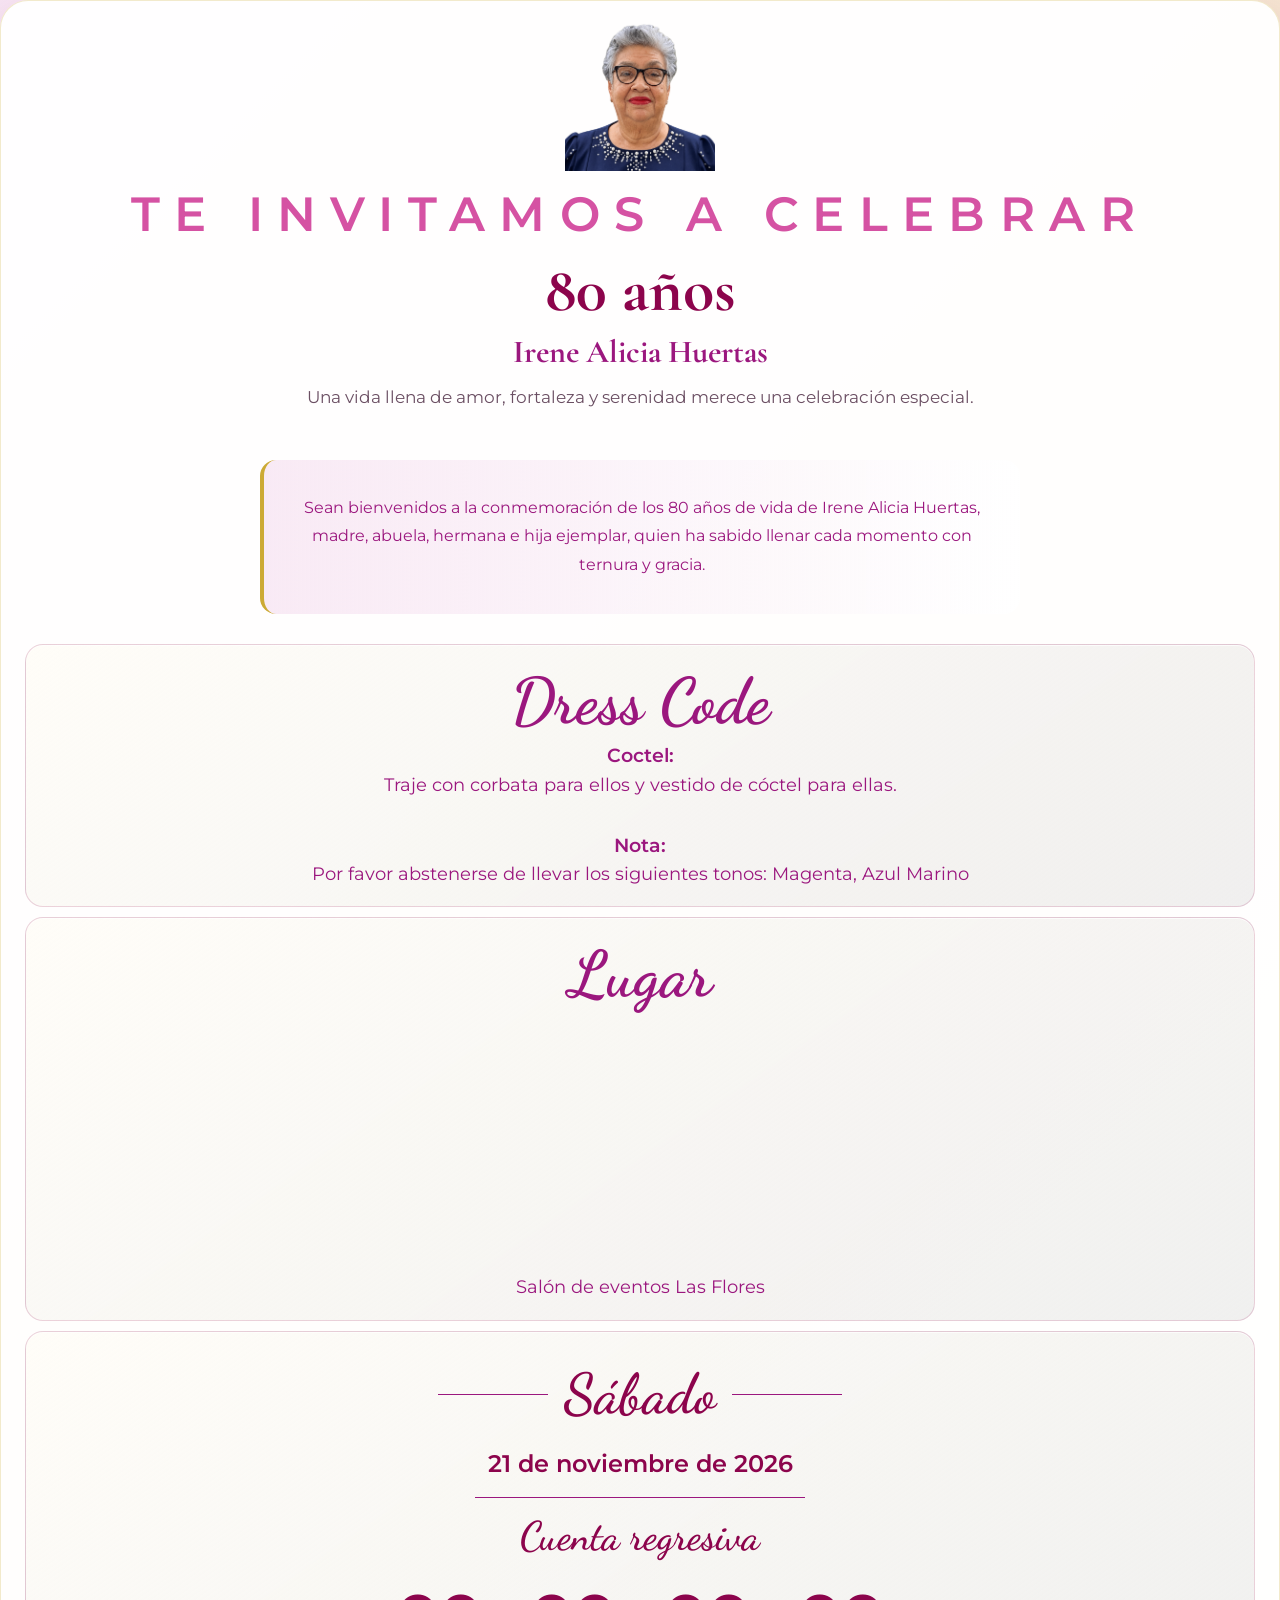
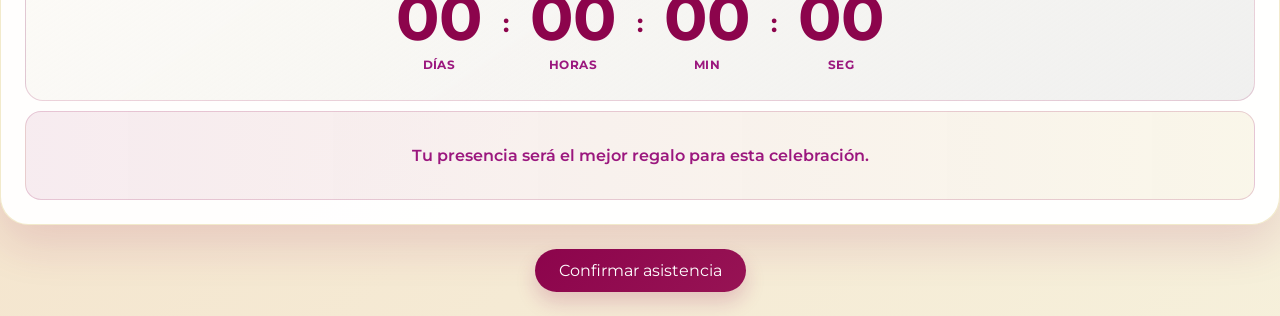
==== commit f7b01c3c: "arreglar detalles" ====
--- a/invitacion.html
+++ b/invitacion.html
@@ -28,23 +28,15 @@
                 <article class="detail">
                     <h3>Dress Code</h3>
                     <p class="detail-textitle-message">Coctel: </p>
-                    <p>Traje de chaqueta para ellos (con corbata obligatoria) y vestido de cóctel para ellas.</p>
+                    <p>Traje con corbata para ellos y vestido de cóctel para ellas.</p>
                     <p class="detail-textitle-message"><br>Nota: </p>
-                    <p>Les solicitamos amablemente a ellas no asistir con vestidos de [Color 1] o [Color 2].</p>
-                </article>
-            
-                <article class="detail">
-                    <h3>Regalos</h3>
-                    <p>
-                        Mi mayor regalo es celebrar mis 80 años rodeado de la gente que amo. 
-                        Si deseas tener un detalle conmigo, ten en cuenta la lluvia de sobres.</p>
+                    <p>Por favor abstenerse de llevar los siguientes tonos: Magenta, Azul Marino</p>
                 </article>
                 <article class="detail detail-map">
                     <h3>Lugar</h3>
                     <iframe src="https://www.google.com/maps/embed?pb=!1m18!1m12!1m3!1d3988.9072586886!2d-77.28365322562111!3d1.2244560987638682!2m3!1f0!2f0!3f0!3m2!1i1024!2i768!4f13.1!3m3!1m2!1s0x8e2ed5c00725c07d%3A0xd58680cc36caa18b!2sHotel%20V1501!5e0!3m2!1sen!2sco!4v1785362367055!5m2!1sen!2sco" allowfullscreen="" loading="lazy" referrerpolicy="strict-origin-when-cross-origin"></iframe>
                     <p id="salon">Salón de eventos Las Flores</p>
                 </article>
-                
                 <article class="detail">
                     <div class="date-time" id="date-time">
                     <p id="fecha-cumple-dia">Sábado </p>
@@ -99,7 +91,7 @@
                     </div>
                     <div id="companions-section" hidden>
                         <label class="companion-count-label">Cantidad de acompañantes
-                            <input id="companion-count" name="companionCount" type="number" min="1" max="5" value="1">
+                            <input id="companion-count" name="companionCount" type="number" min="1" max="5" placeholder="Digite la cantidad de acompañantes dados en su mensaje de invitación hasta 5." required>
                         </label>
                         <div id="companions-fields"></div>
                     </div>
--- a/style.css
+++ b/style.css
@@ -422,7 +422,7 @@
 }
 
 .detail h3 {
-        margin-top: 0;
+        margin: 0;
         font-family: 'Dancing Script', cursive;
         display: flex;
         font-size: 4rem;
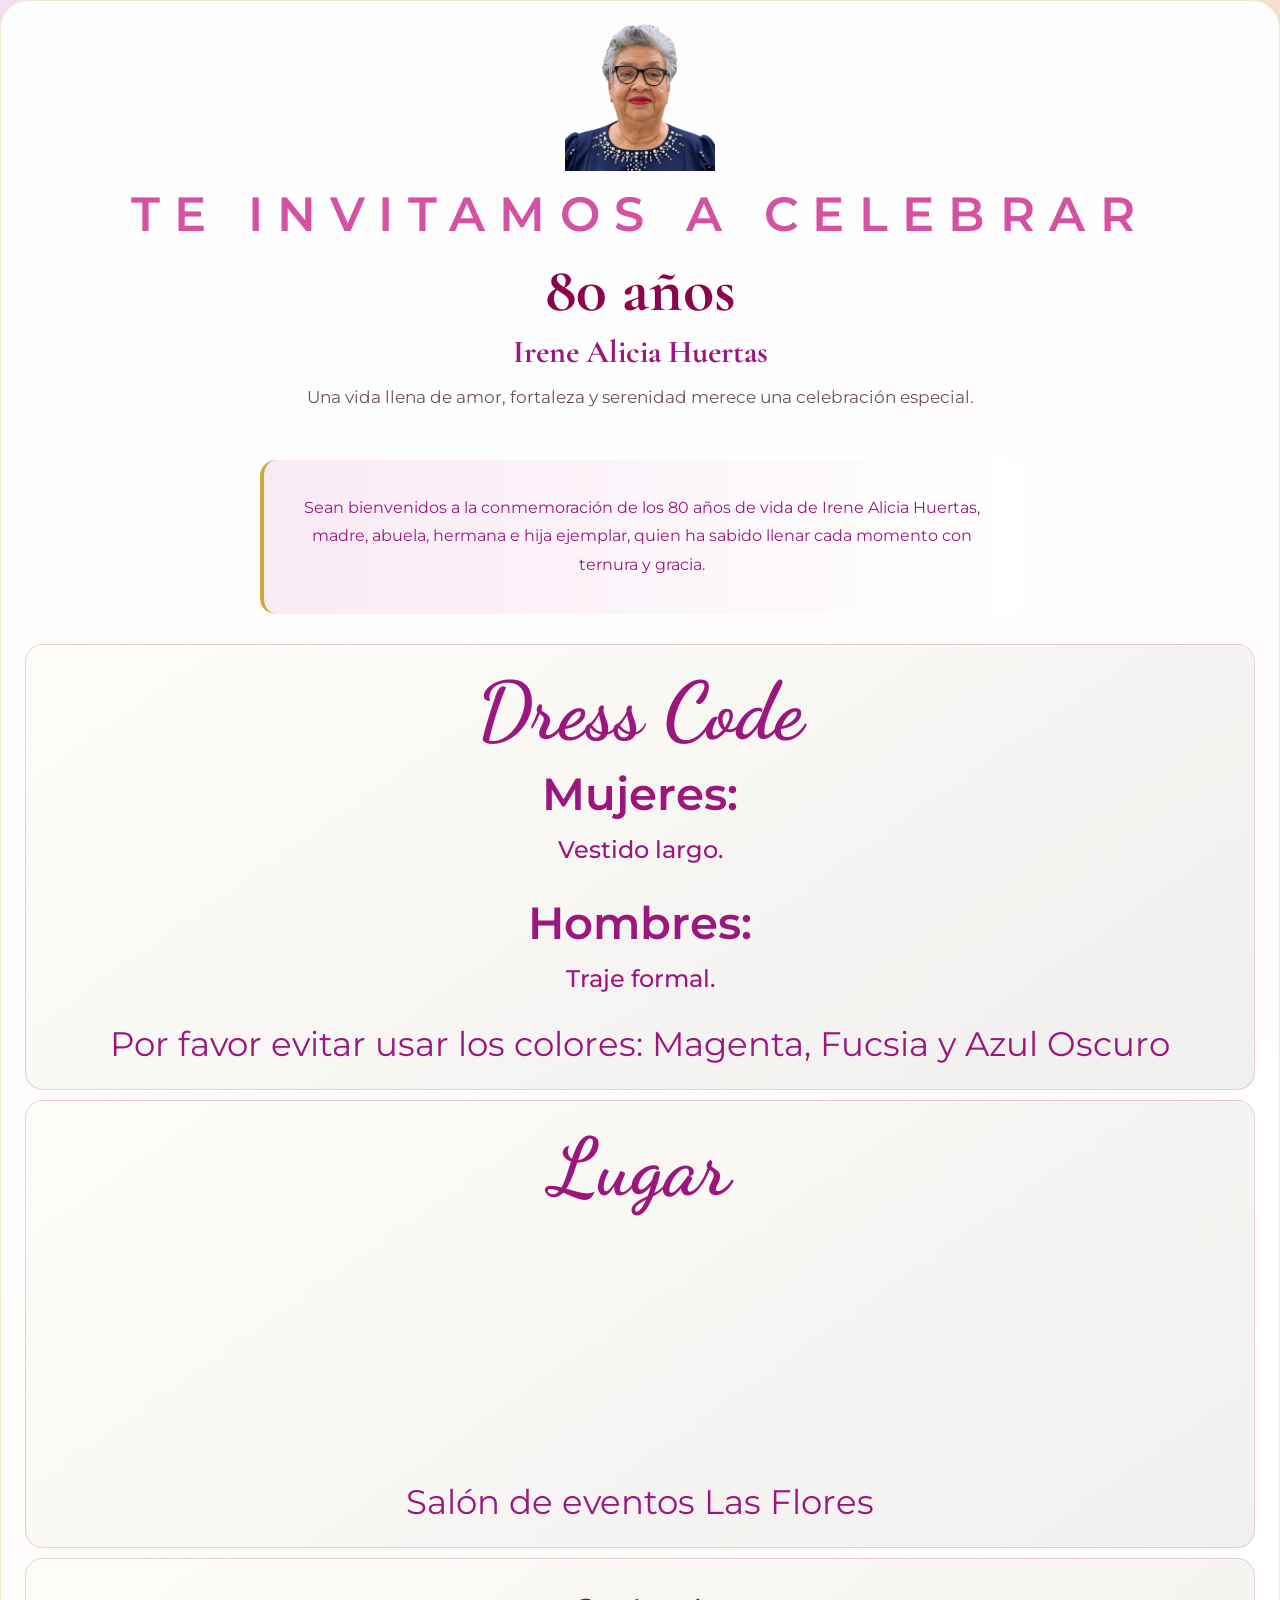
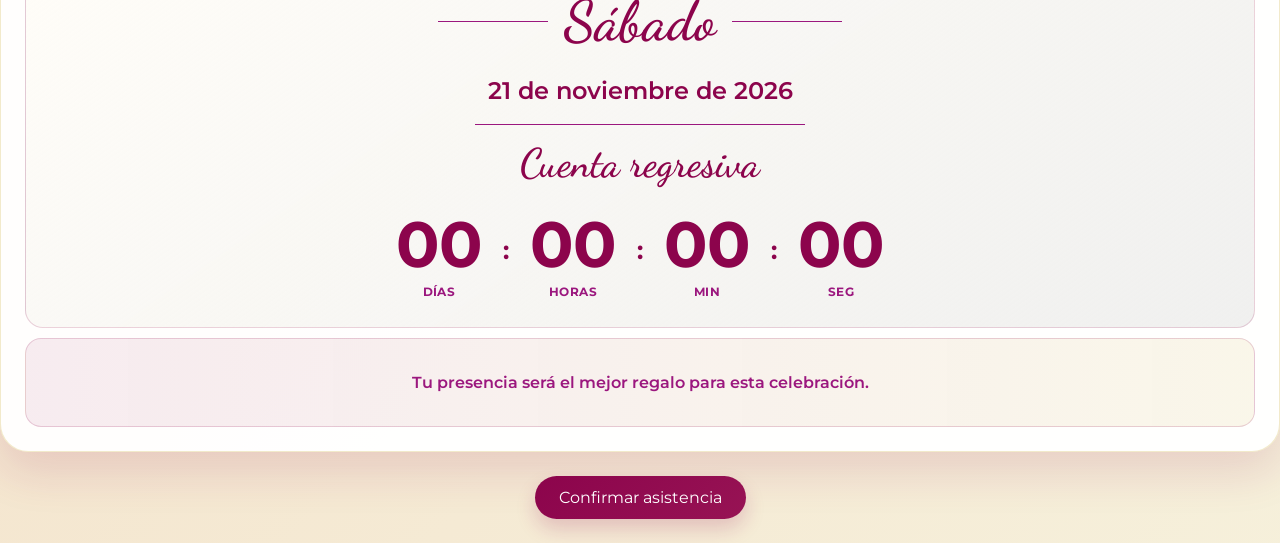
==== commit e8ed26af: "arreglar detalles de contenido" ====
--- a/invitacion.html
+++ b/invitacion.html
@@ -27,10 +27,13 @@
 
                 <article class="detail">
                     <h3>Dress Code</h3>
-                    <p class="detail-textitle-message">Coctel: </p>
-                    <p>Traje con corbata para ellos y vestido de cóctel para ellas.</p>
-                    <p class="detail-textitle-message"><br>Nota: </p>
-                    <p>Por favor abstenerse de llevar los siguientes tonos: Magenta, Azul Marino</p>
+                        <div id="dress-code-detail">
+                            <p class="detail-textitle-message">Mujeres: </p>
+                            <p class="content">Vestido largo.</p>
+                            <br><p class="detail-textitle-message">Hombres: </p>
+                            <p class="content">Traje formal.</p>
+                        </div>
+                    <br><p class="note-detail">Por favor evitar usar los colores: Magenta, Fucsia y Azul Oscuro</p>    
                 </article>
                 <article class="detail detail-map">
                     <h3>Lugar</h3>
@@ -91,7 +94,7 @@
                     </div>
                     <div id="companions-section" hidden>
                         <label class="companion-count-label">Cantidad de acompañantes
-                            <input id="companion-count" name="companionCount" type="number" min="1" max="5" placeholder="Digite la cantidad de acompañantes dados en su mensaje de invitación hasta 5." required>
+                            <input id="companion-count" name="companionCount" type="number" min="1" max="5" placeholder="Cantidad de acompañantes." required>
                         </label>
                         <div id="companions-fields"></div>
                     </div>
--- a/style.css
+++ b/style.css
@@ -425,7 +425,7 @@
         margin: 0;
         font-family: 'Dancing Script', cursive;
         display: flex;
-        font-size: 4rem;
+        font-size: 5rem;
         justify-content: center;
     }
 
@@ -451,7 +451,7 @@
 .detail p {
     margin: auto;
     line-height: 1.6;
-    font-size: 1.1rem;
+    font-size: 2.1rem;
 }
 
 .detail #fecha-cumple-dia {
@@ -803,6 +803,23 @@
     font-weight: 600;
 }
 
+#dress-code-detail{
+    display: flex;
+    flex-direction: column;
+    align-items: center;
+}
+
+.detail #dress-code-detail .detail-textitle-message {
+    margin-top: 0;
+    font-size: 2.8rem;
+    font-weight: 600;
+}
+
+.detail #dress-code-detail .content{
+    font-size: 1.5rem;
+    font-weight: 500;
+}
+
 /* Dispositivo: teléfono / móvil vertical (ej. 440 x 956 px) */
 @media (max-width: 440px) and (min-height: 860px) and (max-height: 1100px) {
     .page {
@@ -1132,6 +1149,12 @@
     .detail {
         padding: 14px 12px;
     }
+
+    .detail p {
+        display: flex;
+        font-size: 1.1rem;
+        justify-content: center;
+}
 
     .details {
         gap: 10px;
